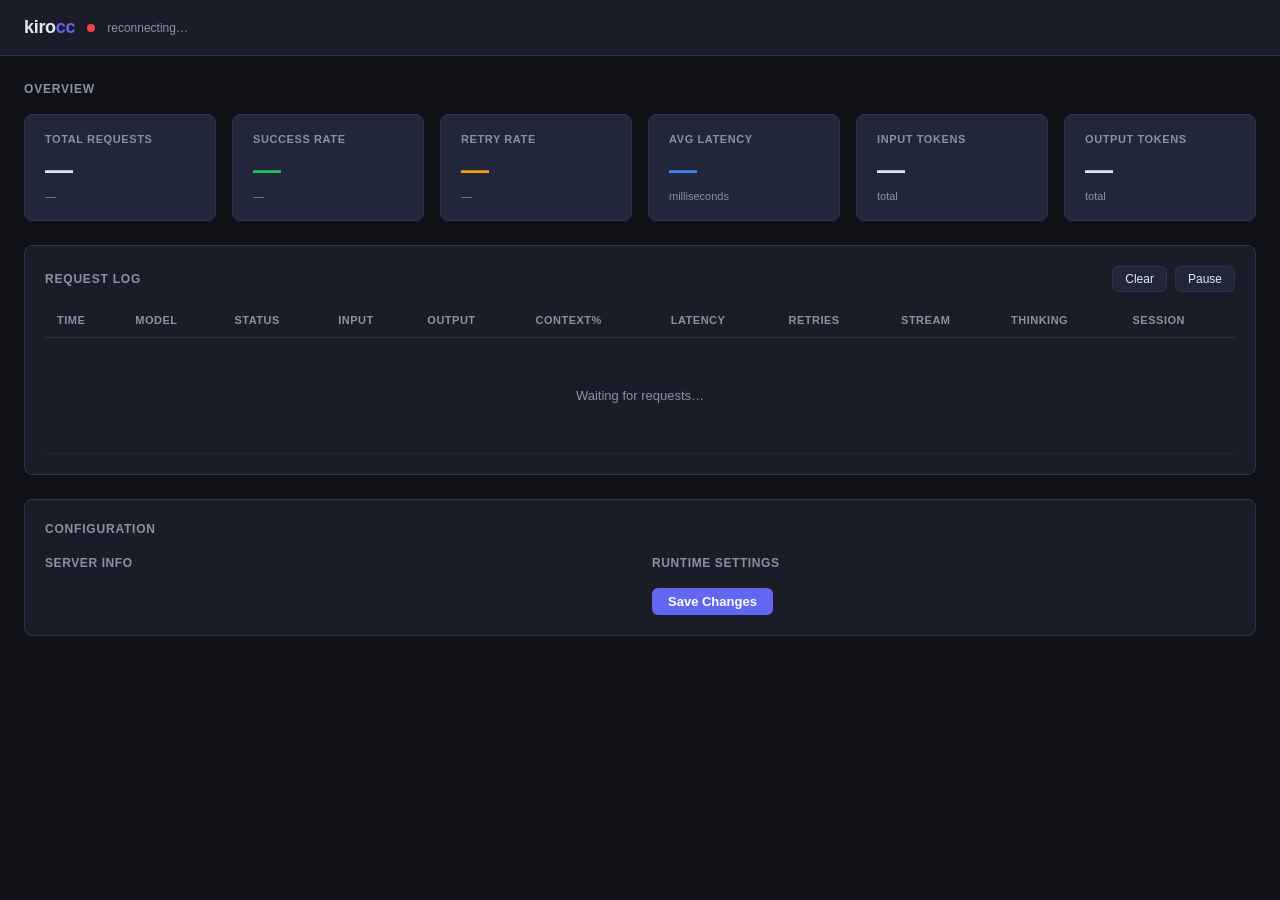
==== web/dashboard/index.html @ 35e0286d "Initial drop: kirocc-pro fork with admin UI fleet management Downstream of d-kuro/kirocc (Apache-2.0" ====
<!DOCTYPE html>
<html lang="zh-CN">
<head>
<meta charset="UTF-8">
<meta name="viewport" content="width=device-width, initial-scale=1.0">
<title>kirocc Dashboard</title>
<style>
  *, *::before, *::after { box-sizing: border-box; margin: 0; padding: 0; }
  :root {
    --bg: #0f1117;
    --surface: #1a1d27;
    --surface2: #22263a;
    --border: #2e3347;
    --text: #e2e8f0;
    --text-muted: #8892a4;
    --accent: #6366f1;
    --accent-dim: #4f52c9;
    --green: #22c55e;
    --red: #ef4444;
    --yellow: #f59e0b;
    --blue: #3b82f6;
    --radius: 8px;
    --font: -apple-system, BlinkMacSystemFont, 'Segoe UI', sans-serif;
    --mono: 'SF Mono', 'Fira Code', 'Cascadia Code', monospace;
  }
  body { background: var(--bg); color: var(--text); font-family: var(--font); font-size: 14px; line-height: 1.5; }
  a { color: var(--accent); text-decoration: none; }

  /* Layout */
  .header { display: flex; align-items: center; justify-content: space-between; padding: 14px 24px; border-bottom: 1px solid var(--border); background: var(--surface); }
  .header-left { display: flex; align-items: center; gap: 12px; }
  .logo { font-size: 18px; font-weight: 700; color: var(--text); letter-spacing: -0.3px; }
  .logo span { color: var(--accent); }
  .status-dot { width: 8px; height: 8px; border-radius: 50%; background: var(--text-muted); transition: background 0.3s; }
  .status-dot.connected { background: var(--green); box-shadow: 0 0 6px var(--green); }
  .status-dot.error { background: var(--red); }
  .status-label { font-size: 12px; color: var(--text-muted); }
  .main { max-width: 1400px; margin: 0 auto; padding: 24px; display: flex; flex-direction: column; gap: 24px; }

  /* Cards */
  .card { background: var(--surface); border: 1px solid var(--border); border-radius: var(--radius); padding: 20px; }
  .card-title { font-size: 12px; font-weight: 600; text-transform: uppercase; letter-spacing: 0.8px; color: var(--text-muted); margin-bottom: 16px; }

  /* Stats grid */
  .stats-grid { display: grid; grid-template-columns: repeat(auto-fit, minmax(180px, 1fr)); gap: 16px; }
  .stat-card { background: var(--surface2); border: 1px solid var(--border); border-radius: var(--radius); padding: 16px 20px; }
  .stat-label { font-size: 11px; font-weight: 600; text-transform: uppercase; letter-spacing: 0.6px; color: var(--text-muted); margin-bottom: 8px; }
  .stat-value { font-size: 28px; font-weight: 700; font-variant-numeric: tabular-nums; color: var(--text); line-height: 1; }
  .stat-value.green { color: var(--green); }
  .stat-value.yellow { color: var(--yellow); }
  .stat-value.blue { color: var(--blue); }
  .stat-sub { font-size: 11px; color: var(--text-muted); margin-top: 4px; }

  /* Log table */
  .log-header { display: flex; align-items: center; justify-content: space-between; margin-bottom: 12px; }
  .log-controls { display: flex; gap: 8px; align-items: center; }
  .btn { padding: 5px 12px; border-radius: 6px; border: 1px solid var(--border); background: var(--surface2); color: var(--text); font-size: 12px; cursor: pointer; transition: background 0.15s; }
  .btn:hover { background: var(--border); }
  .btn.active { background: var(--accent); border-color: var(--accent); color: #fff; }
  .badge { display: inline-flex; align-items: center; padding: 2px 8px; border-radius: 4px; font-size: 11px; font-weight: 600; }
  .badge.ok { background: rgba(34,197,94,0.15); color: var(--green); }
  .badge.error { background: rgba(239,68,68,0.15); color: var(--red); }
  .badge.retry { background: rgba(245,158,11,0.15); color: var(--yellow); }

  .table-wrap { overflow-x: auto; }
  table { width: 100%; border-collapse: collapse; font-size: 13px; }
  thead th { text-align: left; padding: 8px 12px; font-size: 11px; font-weight: 600; text-transform: uppercase; letter-spacing: 0.5px; color: var(--text-muted); border-bottom: 1px solid var(--border); white-space: nowrap; }
  tbody tr { border-bottom: 1px solid rgba(46,51,71,0.5); transition: background 0.1s; }
  tbody tr:hover { background: var(--surface2); }
  tbody tr.new-row { animation: fadeIn 0.4s ease; }
  td { padding: 9px 12px; color: var(--text); white-space: nowrap; }
  td.mono { font-family: var(--mono); font-size: 12px; }
  td.muted { color: var(--text-muted); }
  .empty-state { text-align: center; padding: 48px; color: var(--text-muted); }

  @keyframes fadeIn { from { background: rgba(99,102,241,0.12); } to { background: transparent; } }

  /* Config panel */
  .config-grid { display: grid; grid-template-columns: 1fr 1fr; gap: 24px; }
  @media (max-width: 768px) { .config-grid { grid-template-columns: 1fr; } }
  .config-section-title { font-size: 12px; font-weight: 600; color: var(--text-muted); text-transform: uppercase; letter-spacing: 0.6px; margin-bottom: 12px; }
  .config-row { display: flex; align-items: center; justify-content: space-between; padding: 10px 0; border-bottom: 1px solid rgba(46,51,71,0.5); }
  .config-row:last-child { border-bottom: none; }
  .config-key { font-size: 13px; color: var(--text-muted); }
  .config-val { font-family: var(--mono); font-size: 12px; color: var(--text); }
  .config-val.redacted { color: var(--text-muted); font-style: italic; }

  /* Editable config */
  .edit-row { display: flex; align-items: center; gap: 10px; padding: 10px 0; border-bottom: 1px solid rgba(46,51,71,0.5); }
  .edit-row:last-child { border-bottom: none; }
  .edit-label { flex: 1; font-size: 13px; color: var(--text); }
  .edit-desc { font-size: 11px; color: var(--text-muted); margin-top: 2px; }
  .toggle { position: relative; width: 40px; height: 22px; flex-shrink: 0; }
  .toggle input { opacity: 0; width: 0; height: 0; }
  .toggle-slider { position: absolute; inset: 0; background: var(--border); border-radius: 11px; cursor: pointer; transition: background 0.2s; }
  .toggle-slider::before { content: ''; position: absolute; width: 16px; height: 16px; left: 3px; top: 3px; background: #fff; border-radius: 50%; transition: transform 0.2s; }
  .toggle input:checked + .toggle-slider { background: var(--accent); }
  .toggle input:checked + .toggle-slider::before { transform: translateX(18px); }
  .number-input { background: var(--surface2); border: 1px solid var(--border); border-radius: 6px; color: var(--text); font-family: var(--mono); font-size: 12px; padding: 4px 8px; width: 100px; }
  .number-input:focus { outline: none; border-color: var(--accent); }
  .save-btn { padding: 6px 16px; border-radius: 6px; border: none; background: var(--accent); color: #fff; font-size: 13px; font-weight: 600; cursor: pointer; transition: background 0.15s; }
  .save-btn:hover { background: var(--accent-dim); }
  .save-btn:disabled { opacity: 0.5; cursor: not-allowed; }
  .save-status { font-size: 12px; color: var(--green); opacity: 0; transition: opacity 0.3s; }
  .save-status.visible { opacity: 1; }
  .save-status.error { color: var(--red); }
</style>
</head>
<body>

<div class="header">
  <div class="header-left">
    <div class="logo">kiro<span>cc</span></div>
    <div class="status-dot" id="statusDot"></div>
    <div class="status-label" id="statusLabel">connecting…</div>
  </div>
  <div style="font-size:12px;color:var(--text-muted)" id="lastUpdate"></div>
</div>

<div class="main">

  <!-- Stats -->
  <div>
    <div class="card-title">Overview</div>
    <div class="stats-grid">
      <div class="stat-card">
        <div class="stat-label">Total Requests</div>
        <div class="stat-value" id="statTotal">—</div>
        <div class="stat-sub" id="statTokens">—</div>
      </div>
      <div class="stat-card">
        <div class="stat-label">Success Rate</div>
        <div class="stat-value green" id="statSuccess">—</div>
        <div class="stat-sub" id="statSuccessAbs">—</div>
      </div>
      <div class="stat-card">
        <div class="stat-label">Retry Rate</div>
        <div class="stat-value yellow" id="statRetry">—</div>
        <div class="stat-sub" id="statRetryAbs">—</div>
      </div>
      <div class="stat-card">
        <div class="stat-label">Avg Latency</div>
        <div class="stat-value blue" id="statLatency">—</div>
        <div class="stat-sub">milliseconds</div>
      </div>
      <div class="stat-card">
        <div class="stat-label">Input Tokens</div>
        <div class="stat-value" id="statInputTok">—</div>
        <div class="stat-sub">total</div>
      </div>
      <div class="stat-card">
        <div class="stat-label">Output Tokens</div>
        <div class="stat-value" id="statOutputTok">—</div>
        <div class="stat-sub">total</div>
      </div>
    </div>
  </div>

  <!-- Request Log -->
  <div class="card">
    <div class="log-header">
      <div class="card-title" style="margin-bottom:0">Request Log</div>
      <div class="log-controls">
        <span id="logCount" style="font-size:12px;color:var(--text-muted)"></span>
        <button class="btn" onclick="clearLog()">Clear</button>
        <button class="btn" id="pauseBtn" onclick="togglePause()">Pause</button>
      </div>
    </div>
    <div class="table-wrap">
      <table>
        <thead>
          <tr>
            <th>Time</th>
            <th>Model</th>
            <th>Status</th>
            <th>Input</th>
            <th>Output</th>
            <th>Context%</th>
            <th>Latency</th>
            <th>Retries</th>
            <th>Stream</th>
            <th>Thinking</th>
            <th>Session</th>
          </tr>
        </thead>
        <tbody id="logBody">
          <tr><td colspan="11" class="empty-state">Waiting for requests…</td></tr>
        </tbody>
      </table>
    </div>
  </div>

  <!-- Config -->
  <div class="card">
    <div class="card-title">Configuration</div>
    <div class="config-grid">
      <!-- Read-only info -->
      <div>
        <div class="config-section-title">Server Info</div>
        <div id="configReadonly"></div>
      </div>
      <!-- Editable -->
      <div>
        <div class="config-section-title">Runtime Settings</div>
        <div id="configEditable"></div>
        <div style="display:flex;align-items:center;gap:12px;margin-top:16px">
          <button class="save-btn" id="saveBtn" onclick="saveConfig()">Save Changes</button>
          <span class="save-status" id="saveStatus"></span>
        </div>
      </div>
    </div>
  </div>

</div>

<script>
// ── State ──────────────────────────────────────────────────────────────────
let paused = false;
let logRows = [];
const MAX_ROWS = 200;
let pendingRows = [];
let configState = {};

// ── Stats ──────────────────────────────────────────────────────────────────
async function fetchStats() {
  try {
    const r = await fetch('/dashboard/api/stats');
    if (!r.ok) return;
    const s = await r.json();
    renderStats(s);
  } catch {}
}

function renderStats(s) {
  setText('statTotal', fmt(s.total_requests));
  setText('statTokens', `${fmtK(s.total_input_tokens)} in / ${fmtK(s.total_output_tokens)} out`);
  setText('statSuccess', s.total_requests ? s.success_rate.toFixed(1) + '%' : '—');
  setText('statSuccessAbs', `${fmt(s.success_count)} / ${fmt(s.total_requests)}`);
  setText('statRetry', s.total_requests ? s.retry_rate.toFixed(1) + '%' : '—');
  setText('statRetryAbs', `${fmt(s.retry_count)} retried`);
  setText('statLatency', s.total_requests ? Math.round(s.avg_latency_ms) : '—');
  setText('statInputTok', fmtK(s.total_input_tokens));
  setText('statOutputTok', fmtK(s.total_output_tokens));
  setText('lastUpdate', 'Updated ' + new Date().toLocaleTimeString());
}

// ── Log ────────────────────────────────────────────────────────────────────
async function fetchLogs() {
  try {
    const r = await fetch('/dashboard/api/logs?n=100');
    if (!r.ok) return;
    const rows = await r.json();
    if (!rows || !rows.length) return;
    logRows = rows;
    renderLogTable();
  } catch {}
}

function renderLogTable() {
  const tbody = document.getElementById('logBody');
  if (!logRows.length) {
    tbody.innerHTML = '<tr><td colspan="11" class="empty-state">Waiting for requests…</td></tr>';
    setText('logCount', '');
    return;
  }
  // Newest first
  const sorted = [...logRows].reverse();
  tbody.innerHTML = sorted.map(r => rowHTML(r, false)).join('');
  setText('logCount', `${logRows.length} requests`);
}

function prependRow(rec) {
  if (paused) { pendingRows.push(rec); return; }
  logRows.push(rec);
  if (logRows.length > MAX_ROWS) logRows.shift();

  const tbody = document.getElementById('logBody');
  // Remove empty state row if present
  if (tbody.querySelector('.empty-state')) tbody.innerHTML = '';

  const tr = document.createElement('tr');
  tr.className = 'new-row';
  tr.innerHTML = rowHTML(rec, false);
  tbody.insertBefore(tr, tbody.firstChild);

  // Trim excess rows from bottom
  while (tbody.rows.length > MAX_ROWS) tbody.deleteRow(tbody.rows.length - 1);
  setText('logCount', `${logRows.length} requests`);
  fetchStats();
}

function rowHTML(r) {
  const t = new Date(r.time);
  const timeStr = t.toLocaleTimeString('en-US', { hour12: false, hour: '2-digit', minute: '2-digit', second: '2-digit' });
  const ms = r.latency_ms >= 1000 ? (r.latency_ms/1000).toFixed(1)+'s' : r.latency_ms+'ms';
  const ctx = r.context_pct > 0 ? r.context_pct.toFixed(1)+'%' : '—';
  const ctxClass = r.context_pct >= 90 ? 'color:var(--red)' : r.context_pct >= 70 ? 'color:var(--yellow)' : '';
  const model = r.model.length > 24 ? r.model.slice(0,22)+'…' : r.model;
  const session = r.session_id ? r.session_id.slice(0,8) : '—';
  return `<td class="mono muted">${timeStr}</td>
    <td title="${esc(r.model)}">${esc(model)}</td>
    <td><span class="badge ${r.status}">${r.status}</span></td>
    <td class="mono">${fmt(r.input_tokens)}</td>
    <td class="mono">${fmt(r.output_tokens)}</td>
    <td class="mono" style="${ctxClass}">${ctx}</td>
    <td class="mono">${ms}</td>
    <td class="mono">${r.retry_count || '—'}</td>
    <td>${r.stream ? '✓' : ''}</td>
    <td>${r.thinking ? '✓' : ''}</td>
    <td class="mono muted" title="${esc(r.session_id)}">${esc(session)}</td>`;
}

function clearLog() { logRows = []; renderLogTable(); }

function togglePause() {
  paused = !paused;
  const btn = document.getElementById('pauseBtn');
  btn.textContent = paused ? 'Resume' : 'Pause';
  btn.classList.toggle('active', paused);
  if (!paused && pendingRows.length) {
    pendingRows.forEach(r => prependRow(r));
    pendingRows = [];
  }
}

// ── Config ─────────────────────────────────────────────────────────────────
async function fetchConfig() {
  try {
    const r = await fetch('/dashboard/api/config');
    if (!r.ok) return;
    configState = await r.json();
    renderConfig(configState);
  } catch {}
}

function renderConfig(c) {
  const ro = document.getElementById('configReadonly');
  ro.innerHTML = [
    ['Host', c.host],
    ['Port', c.port],
    ['DB Path', c.db_path || '—'],
    ['API Key', c.api_key_set ? '••••••••' : 'not set'],
    ['OTel', c.otel ? 'enabled' : 'disabled'],
    ['Log File', c.log_file_path || '—'],
  ].map(([k,v]) => `<div class="config-row">
    <span class="config-key">${k}</span>
    <span class="config-val">${esc(String(v))}</span>
  </div>`).join('');

  const ed = document.getElementById('configEditable');
  ed.innerHTML = `
    <div class="edit-row">
      <div class="edit-label">
        Debug Logging
        <div class="edit-desc">Enable verbose debug output</div>
      </div>
      <label class="toggle">
        <input type="checkbox" id="cfgDebug" ${c.debug ? 'checked' : ''}>
        <span class="toggle-slider"></span>
      </label>
    </div>
    <div class="edit-row">
      <div class="edit-label">
        OTel Body Limit
        <div class="edit-desc">Max bytes captured in spans (0 = unlimited)</div>
      </div>
      <input type="number" class="number-input" id="cfgOtelLimit" value="${c.otel_body_limit}" min="0">
    </div>`;
}

async function saveConfig() {
  const btn = document.getElementById('saveBtn');
  const status = document.getElementById('saveStatus');
  btn.disabled = true;
  status.className = 'save-status';
  status.textContent = '';

  const patch = {
    debug: document.getElementById('cfgDebug').checked,
    otel_body_limit: parseInt(document.getElementById('cfgOtelLimit').value, 10) || 0,
  };

  try {
    const r = await fetch('/dashboard/api/config', {
      method: 'PUT',
      headers: { 'Content-Type': 'application/json' },
      body: JSON.stringify(patch),
    });
    if (r.ok) {
      status.textContent = 'Saved';
      status.className = 'save-status visible';
      await fetchConfig();
    } else {
      const e = await r.json();
      status.textContent = e.error || 'Save failed';
      status.className = 'save-status visible error';
    }
  } catch (e) {
    status.textContent = 'Network error';
    status.className = 'save-status visible error';
  }
  btn.disabled = false;
  setTimeout(() => { status.className = 'save-status'; }, 3000);
}

// ── SSE ────────────────────────────────────────────────────────────────────
function connectSSE() {
  const dot = document.getElementById('statusDot');
  const label = document.getElementById('statusLabel');
  const es = new EventSource('/dashboard/api/stream');

  es.addEventListener('ping', () => {
    dot.className = 'status-dot connected';
    label.textContent = 'live';
  });

  es.addEventListener('request', e => {
    try { prependRow(JSON.parse(e.data)); } catch {}
  });

  es.onerror = () => {
    dot.className = 'status-dot error';
    label.textContent = 'reconnecting…';
  };
}

// ── Helpers ────────────────────────────────────────────────────────────────
function setText(id, v) { const el = document.getElementById(id); if (el) el.textContent = v; }
function fmt(n) { return n == null ? '—' : Number(n).toLocaleString(); }
function fmtK(n) { if (!n) return '0'; return n >= 1000000 ? (n/1000000).toFixed(1)+'M' : n >= 1000 ? (n/1000).toFixed(1)+'k' : String(n); }
function esc(s) { return String(s).replace(/&/g,'&amp;').replace(/</g,'&lt;').replace(/>/g,'&gt;').replace(/"/g,'&quot;'); }

// ── Init ───────────────────────────────────────────────────────────────────
fetchStats();
fetchLogs();
fetchConfig();
connectSSE();
setInterval(fetchStats, 10000);
</script>
</body>
</html>
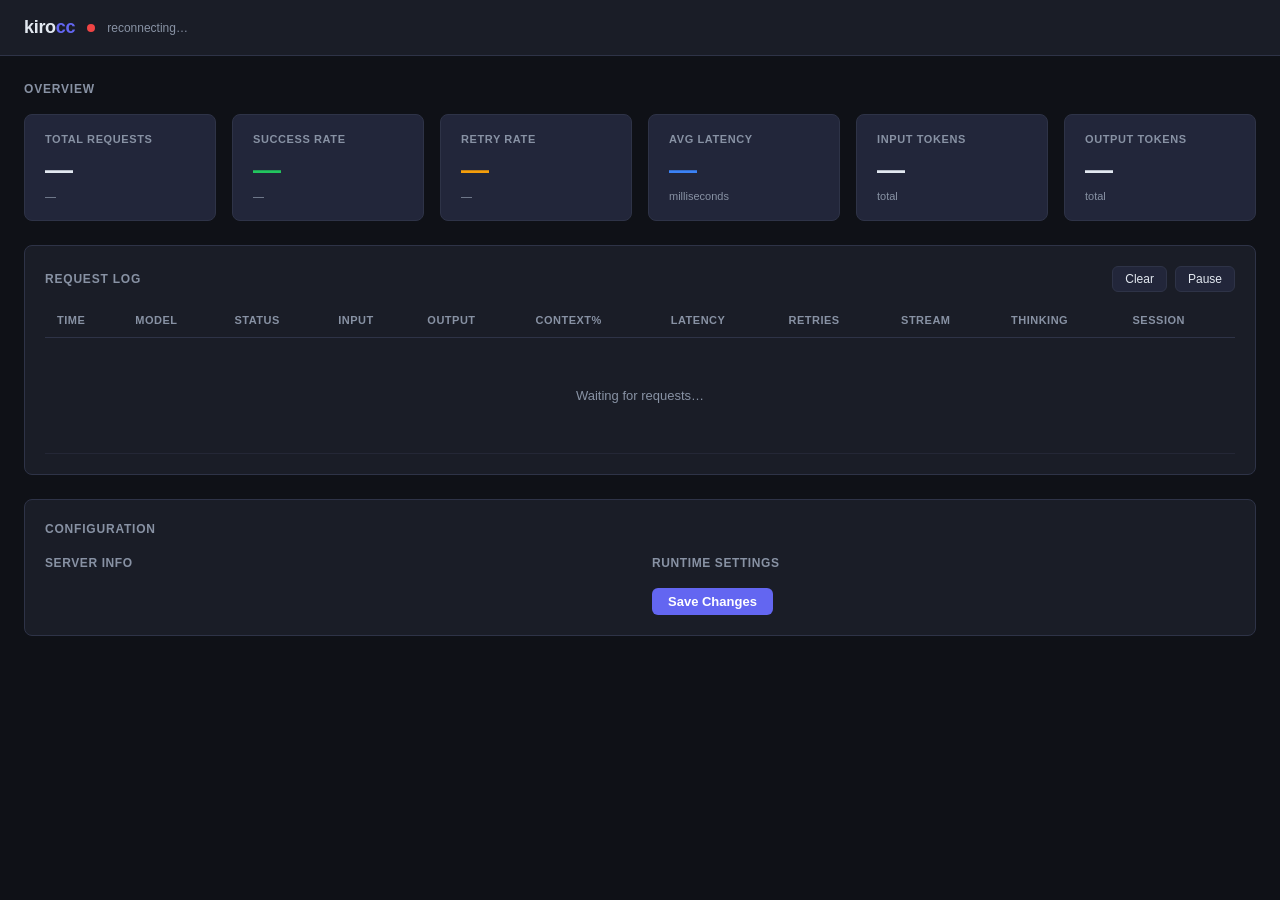
==== commit f81b4abb: "Migrate runtime to Postgres and Redis Add PostgreSQL-backed accounts/settings/usage storage and Redi" ====
--- a/web/dashboard/index.html
+++ b/web/dashboard/index.html
@@ -338,7 +338,8 @@
   ro.innerHTML = [
     ['Host', c.host],
     ['Port', c.port],
-    ['DB Path', c.db_path || '—'],
+    ['PostgreSQL', c.postgres_dsn_set ? 'configured' : 'not configured'],
+    ['Redis', c.redis_addr || '—'],
     ['API Key', c.api_key_set ? '••••••••' : 'not set'],
     ['OTel', c.otel ? 'enabled' : 'disabled'],
     ['Log File', c.log_file_path || '—'],
